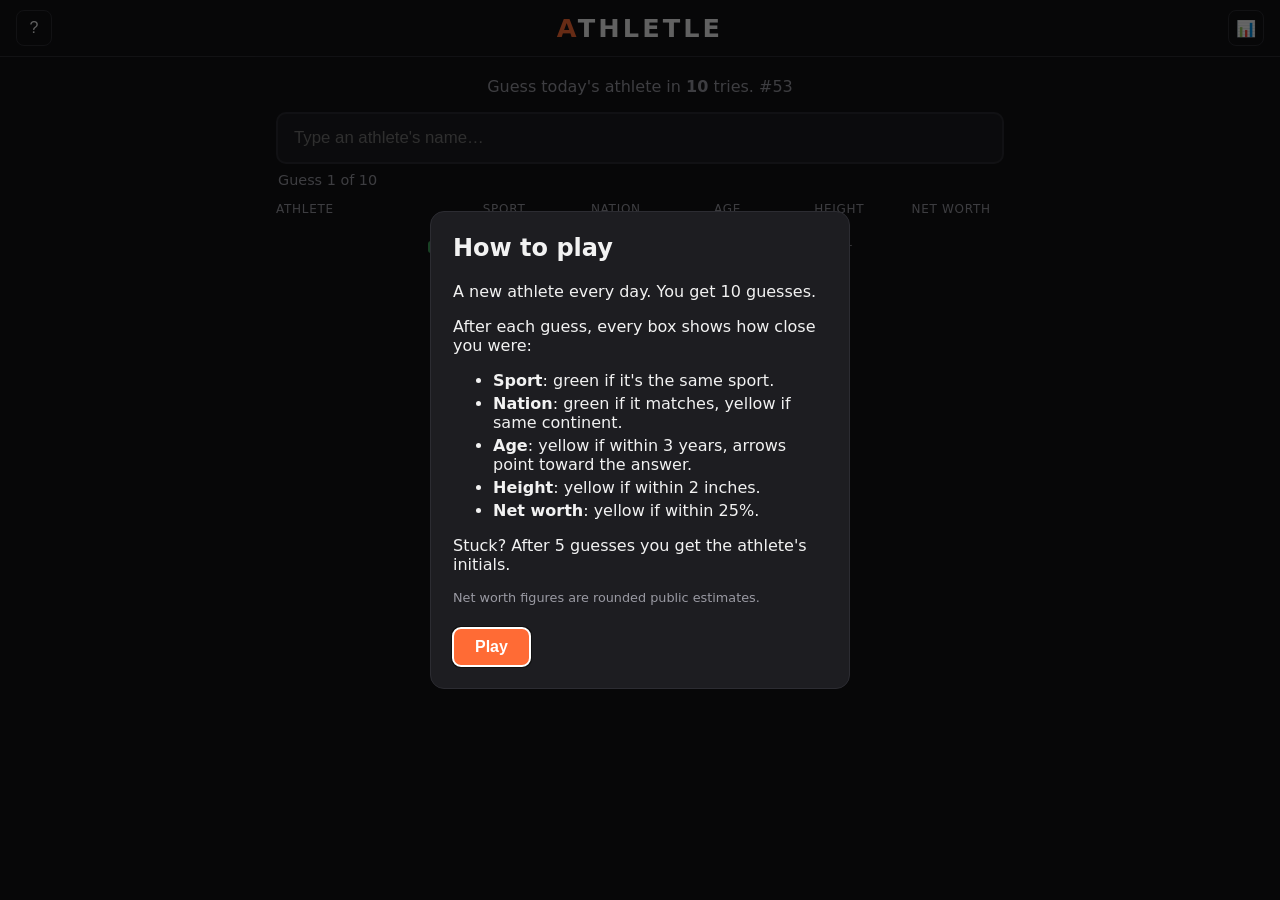
==== index.html @ ae6bcbde "Add Athletle daily athlete guessing game Co-Authored-By: Claude Opus 5.5 (1M context) <noreply@anthr" ====
<!doctype html>
<html lang="en">
<head>
<meta charset="utf-8">
<meta name="viewport" content="width=device-width, initial-scale=1">
<title>Athletle</title>
<meta name="description" content="Guess the daily athlete in 10 tries.">
<link rel="stylesheet" href="style.css">
</head>
<body>
<header>
  <button class="icon" id="helpBtn" aria-label="How to play">?</button>
  <h1>ATHLETLE</h1>
  <button class="icon" id="statsBtn" aria-label="Stats">📊</button>
</header>

<main>
  <p class="sub">Guess today's athlete in <b>10</b> tries. <span id="puzzleNo"></span></p>

  <div class="guess-box">
    <input id="guessInput" type="text" placeholder="Type an athlete's name…" autocomplete="off" spellcheck="false" aria-label="Athlete name">
    <ul id="suggestions" role="listbox"></ul>
  </div>
  <div class="meta">
    <span id="guessCount">Guess 1 of 10</span>
    <span id="hint"></span>
  </div>

  <div class="board">
    <div class="row head">
      <div>Athlete</div><div>Sport</div><div>Nation</div><div>Age</div><div>Height</div><div>Net worth</div>
    </div>
    <div id="rows"></div>
  </div>

  <div id="result" class="result hidden"></div>

  <div class="legend">
    <span><i class="sw green"></i>Correct</span>
    <span><i class="sw yellow"></i>Close</span>
    <span><i class="sw grey"></i>Wrong</span>
    <span>↑ ↓ the answer is higher / lower</span>
  </div>
</main>

<dialog id="helpDlg">
  <h2>How to play</h2>
  <p>A new athlete every day. You get 10 guesses.</p>
  <p>After each guess, every box shows how close you were:</p>
  <ul>
    <li><b>Sport</b>: green if it's the same sport.</li>
    <li><b>Nation</b>: green if it matches, yellow if same continent.</li>
    <li><b>Age</b>: yellow if within 3 years, arrows point toward the answer.</li>
    <li><b>Height</b>: yellow if within 2 inches.</li>
    <li><b>Net worth</b>: yellow if within 25%.</li>
  </ul>
  <p>Stuck? After 5 guesses you get the athlete's initials.</p>
  <p class="small">Net worth figures are rounded public estimates.</p>
  <button class="btn" onclick="this.closest('dialog').close()">Play</button>
</dialog>

<dialog id="statsDlg">
  <h2>Statistics</h2>
  <div class="stats" id="statsBody"></div>
  <p class="small">Next athlete in <span id="countdown"></span></p>
  <button class="btn" onclick="this.closest('dialog').close()">Close</button>
</dialog>

<div id="toast" class="toast"></div>

<script src="athletes.js"></script>
<script src="game.js"></script>
</body>
</html>
---- style.css ----
:root {
  --bg: #121214; --panel: #1d1d21; --text: #f2f2f2; --muted: #9a9aa3;
  --green: #3fa45b; --yellow: #c9a227; --grey: #3a3a40; --border: #2c2c32; --accent: #ff6b35;
  color-scheme: dark;
}
* { box-sizing: border-box; }
body { margin: 0; background: var(--bg); color: var(--text);
  font-family: system-ui, -apple-system, "Segoe UI", Roboto, sans-serif; }
header { display: flex; align-items: center; justify-content: space-between;
  padding-block: 10px; padding-left: max(16px, env(safe-area-inset-left, 0px)); padding-right: max(16px, env(safe-area-inset-right, 0px)); border-bottom: 1px solid var(--border); }
h1 { margin: 0; font-size: 1.6rem; letter-spacing: .12em; font-weight: 800; }
h1::first-letter { color: var(--accent); }
.icon { background: none; border: 1px solid var(--border); color: var(--text); width: 36px; height: 36px;
  border-radius: 8px; font-size: 1rem; cursor: pointer; }
main { max-width: 760px; margin: 0 auto; padding-block: 16px;
  padding-left: max(16px, env(safe-area-inset-left, 0px)); padding-right: max(16px, env(safe-area-inset-right, 0px)); }
.sub { text-align: center; color: var(--muted); margin: 4px 0 16px; }

.guess-box { position: relative; }
#guessInput { width: 100%; padding: 14px 16px; font-size: 1.05rem; border-radius: 10px;
  border: 2px solid var(--border); background: var(--panel); color: var(--text); outline: none; }
#guessInput:focus { border-color: var(--accent); }
#guessInput:disabled { opacity: .5; }
#suggestions { position: absolute; z-index: 5; left: 0; right: 0; top: 100%; margin: 4px 0 0; padding: 0;
  list-style: none; background: var(--panel); border: 1px solid var(--border); border-radius: 10px;
  max-height: 260px; overflow-y: auto; }
#suggestions:empty { display: none; }
#suggestions li { padding: 10px 14px; cursor: pointer; display: flex; justify-content: space-between; }
#suggestions li small { color: var(--muted); }
#suggestions li.active, #suggestions li:hover { background: #2a2a30; }

.meta { display: flex; justify-content: space-between; color: var(--muted); font-size: .9rem; margin: 8px 2px 14px; }
#hint { color: var(--yellow); font-weight: 600; }

.board { overflow-x: auto; }
.row { display: grid; grid-template-columns: 1.6fr repeat(5, 1fr); gap: 6px; margin-bottom: 6px; min-width: 520px; }
.row.head div { font-size: .75rem; text-transform: uppercase; letter-spacing: .06em; color: var(--muted); text-align: center; }
.row.head div:first-child { text-align: left; }
.cell { background: var(--grey); border-radius: 8px; padding: 8px 4px; min-height: 56px; display: flex;
  flex-direction: column; align-items: center; justify-content: center; text-align: center;
  font-size: .85rem; font-weight: 600; line-height: 1.15; animation: flip .45s ease both; }
.cell.name { background: var(--panel); align-items: flex-start; text-align: left; padding-left: 10px; }
.cell.green { background: var(--green); }
.cell.yellow { background: var(--yellow); color: #1a1a1a; }
.cell .arrow { font-size: 1rem; }
@keyframes flip { from { transform: rotateX(90deg); opacity: 0; } to { transform: rotateX(0); opacity: 1; } }

.result { margin: 18px 0; padding: 18px; background: var(--panel); border-radius: 12px; text-align: center; }
.result h2 { margin: 0 0 6px; }
.result .answer { font-size: 1.3rem; font-weight: 800; color: var(--accent); }
.hidden { display: none; }
.btn { background: var(--accent); color: #fff; border: 0; padding: 10px 22px; border-radius: 8px;
  font-weight: 700; font-size: 1rem; cursor: pointer; margin-top: 10px; }

.legend { display: flex; flex-wrap: wrap; gap: 14px; justify-content: center; color: var(--muted); font-size: .8rem; margin-top: 18px; }
.sw { display: inline-block; width: 12px; height: 12px; border-radius: 3px; margin-right: 5px; vertical-align: -1px; }
.sw.green { background: var(--green); } .sw.yellow { background: var(--yellow); } .sw.grey { background: var(--grey); }

dialog { background: var(--panel); color: var(--text); border: 1px solid var(--border); border-radius: 14px;
  max-width: 420px; width: calc(100% - 32px); padding: 22px; }
dialog::backdrop { background: rgba(0,0,0,.6); }
dialog h2 { margin-top: 0; }
dialog li { margin-bottom: 4px; }
.small { color: var(--muted); font-size: .8rem; }
.stats { display: grid; grid-template-columns: repeat(4, 1fr); text-align: center; gap: 8px; }
.stats b { display: block; font-size: 1.6rem; }
.stats span { font-size: .75rem; color: var(--muted); }

.toast { position: fixed; top: 70px; left: 50%; transform: translateX(-50%); background: var(--text); color: var(--bg);
  padding: 10px 16px; border-radius: 8px; font-weight: 600; opacity: 0; pointer-events: none; transition: opacity .2s; }
.toast.show { opacity: 1; }

@media (max-width: 560px) {
  h1 { font-size: 1.3rem; }
  .row { min-width: 0; gap: 4px; grid-template-columns: 1.25fr repeat(5, 1fr); }
  .row.head div { font-size: .6rem; letter-spacing: 0; }
  .cell { font-size: .68rem; min-height: 50px; padding: 6px 2px; word-break: break-word; }
  .cell.name { padding-left: 6px; }
}
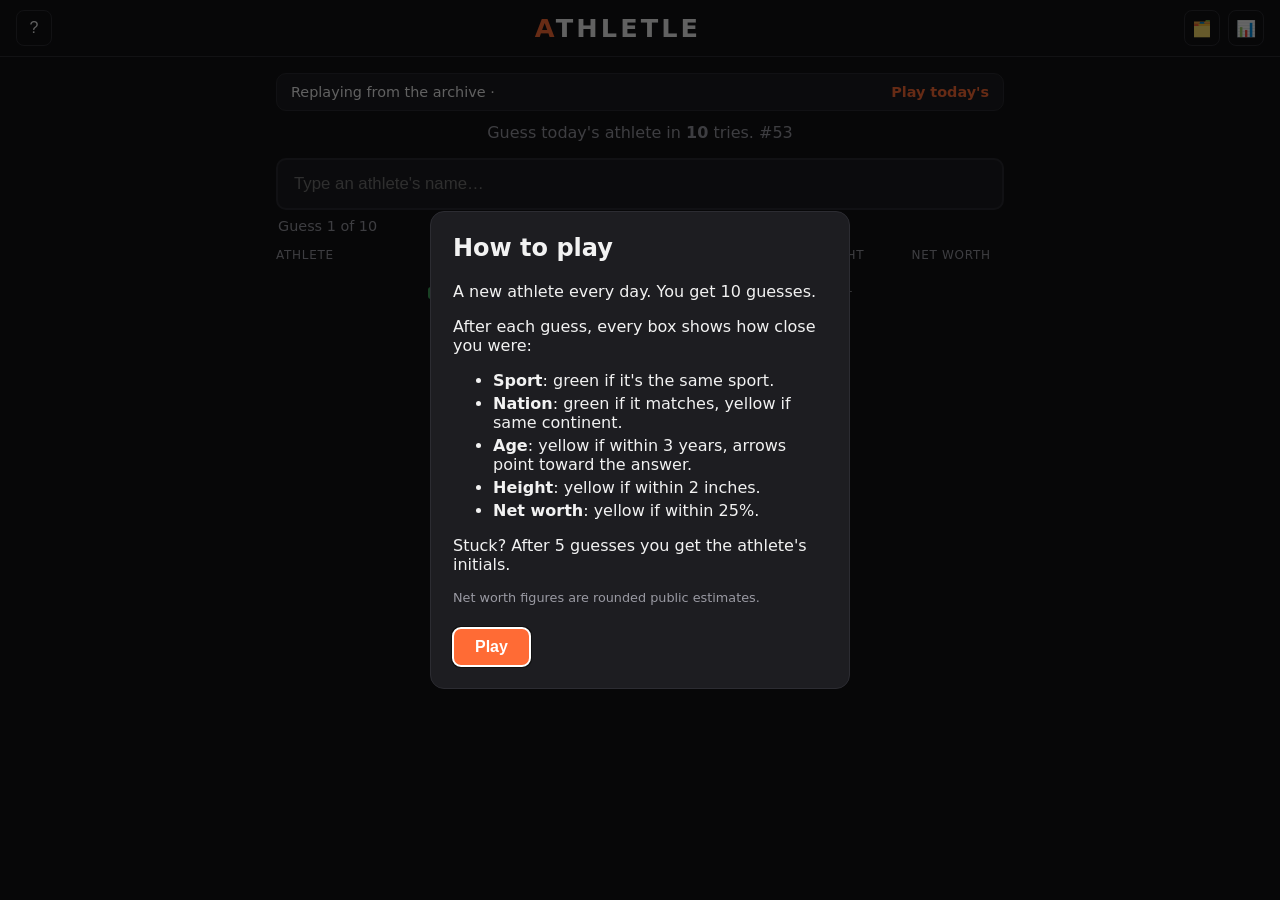
==== commit 314a9500: "Add archive page for replaying past days and athlete photos Photos come from each athlete's Wikipedi" ====
--- a/index.html
+++ b/index.html
@@ -10,12 +10,19 @@
 <body>
 <header>
   <button class="icon" id="helpBtn" aria-label="How to play">?</button>
-  <h1>ATHLETLE</h1>
-  <button class="icon" id="statsBtn" aria-label="Stats">📊</button>
+  <h1><a href="./">ATHLETLE</a></h1>
+  <div class="hdr-right">
+    <a class="icon" href="archive.html" aria-label="Archive" title="Archive">🗂️</a>
+    <button class="icon" id="statsBtn" aria-label="Stats">📊</button>
+  </div>
 </header>
 
 <main>
-  <p class="sub">Guess today's athlete in <b>10</b> tries. <span id="puzzleNo"></span></p>
+  <div class="replay-bar" id="replayBar" hidden>
+    <span>Replaying from the archive · <b id="replayDate"></b></span>
+    <a href="./">Play today's</a>
+  </div>
+  <p class="sub">Guess <span id="whichDay">today's</span> athlete in <b>10</b> tries. <span id="puzzleNo"></span></p>
 
   <div class="guess-box">
     <input id="guessInput" type="text" placeholder="Type an athlete's name…" autocomplete="off" spellcheck="false" aria-label="Athlete name">
@@ -69,6 +76,7 @@
 <div id="toast" class="toast"></div>
 
 <script src="athletes.js"></script>
+<script src="common.js"></script>
 <script src="game.js"></script>
 </body>
 </html>
--- a/style.css
+++ b/style.css
@@ -75,5 +75,40 @@
   .row { min-width: 0; gap: 4px; grid-template-columns: 1.25fr repeat(5, 1fr); }
   .row.head div { font-size: .6rem; letter-spacing: 0; }
   .cell { font-size: .68rem; min-height: 50px; padding: 6px 2px; word-break: break-word; }
-  .cell.name { padding-left: 6px; }
+  .cell.name { padding: 6px 2px; flex-direction: column; align-items: center; text-align: center; gap: 3px; }
+  .cell.name .avatar { width: 24px; height: 24px; font-size: .55rem; }
+  .cell { word-break: normal; overflow-wrap: break-word; }
 }
+
+/* ---------- photos ---------- */
+.avatar { flex: none; width: 34px; height: 34px; border-radius: 50%; overflow: hidden; background: #2f2f36;
+  display: inline-flex; align-items: center; justify-content: center; font-size: .7rem; font-weight: 700; color: var(--muted); }
+.avatar img { width: 100%; height: 100%; object-fit: cover; object-position: center 20%; }
+.avatar.small { width: 26px; height: 26px; font-size: .6rem; }
+.avatar.big { width: 72px; height: 72px; font-size: 1.1rem; }
+.cell.name { flex-direction: row; justify-content: flex-start; gap: 8px; }
+#suggestions li .who { display: flex; align-items: center; gap: 10px; }
+.answer-row { display: flex; align-items: center; justify-content: center; gap: 12px; margin: 8px 0 4px; }
+
+/* ---------- header + replay ---------- */
+.hdr-right { display: flex; gap: 8px; }
+a.icon { display: inline-flex; align-items: center; justify-content: center; text-decoration: none; }
+h1 a { color: inherit; text-decoration: none; }
+.replay-bar { display: flex; justify-content: space-between; align-items: center; gap: 10px; flex-wrap: wrap;
+  background: var(--panel); border: 1px solid var(--border); border-radius: 10px; padding: 10px 14px; margin-bottom: 12px; font-size: .9rem; }
+.replay-bar a { color: var(--accent); font-weight: 700; text-decoration: none; }
+
+/* ---------- archive ---------- */
+.archive-list { list-style: none; padding: 0; margin: 0; display: grid; gap: 8px; }
+.archive-list a { display: flex; align-items: center; gap: 12px; padding: 10px 14px; background: var(--panel);
+  border: 1px solid var(--border); border-radius: 10px; color: var(--text); text-decoration: none; }
+.archive-list a:hover, .archive-list a:focus-visible { border-color: var(--accent); outline: none; }
+.archive-list .no { font-weight: 800; min-width: 44px; color: var(--accent); font-variant-numeric: tabular-nums; }
+.archive-list .info { flex: 1; min-width: 0; }
+.archive-list .info b { display: block; }
+.archive-list .info small { color: var(--muted); }
+.archive-list .mystery { width: 34px; height: 34px; border-radius: 50%; background: #2f2f36; display: inline-flex;
+  align-items: center; justify-content: center; font-weight: 800; color: var(--muted); flex: none; }
+.pill { font-size: .75rem; font-weight: 700; padding: 3px 9px; border-radius: 999px; background: var(--grey); white-space: nowrap; }
+.pill.won { background: var(--green); } .pill.lost { background: #8a3a3a; } .pill.today { background: var(--accent); }
+.empty { color: var(--muted); text-align: center; padding: 20px; background: var(--panel); border-radius: 10px; }
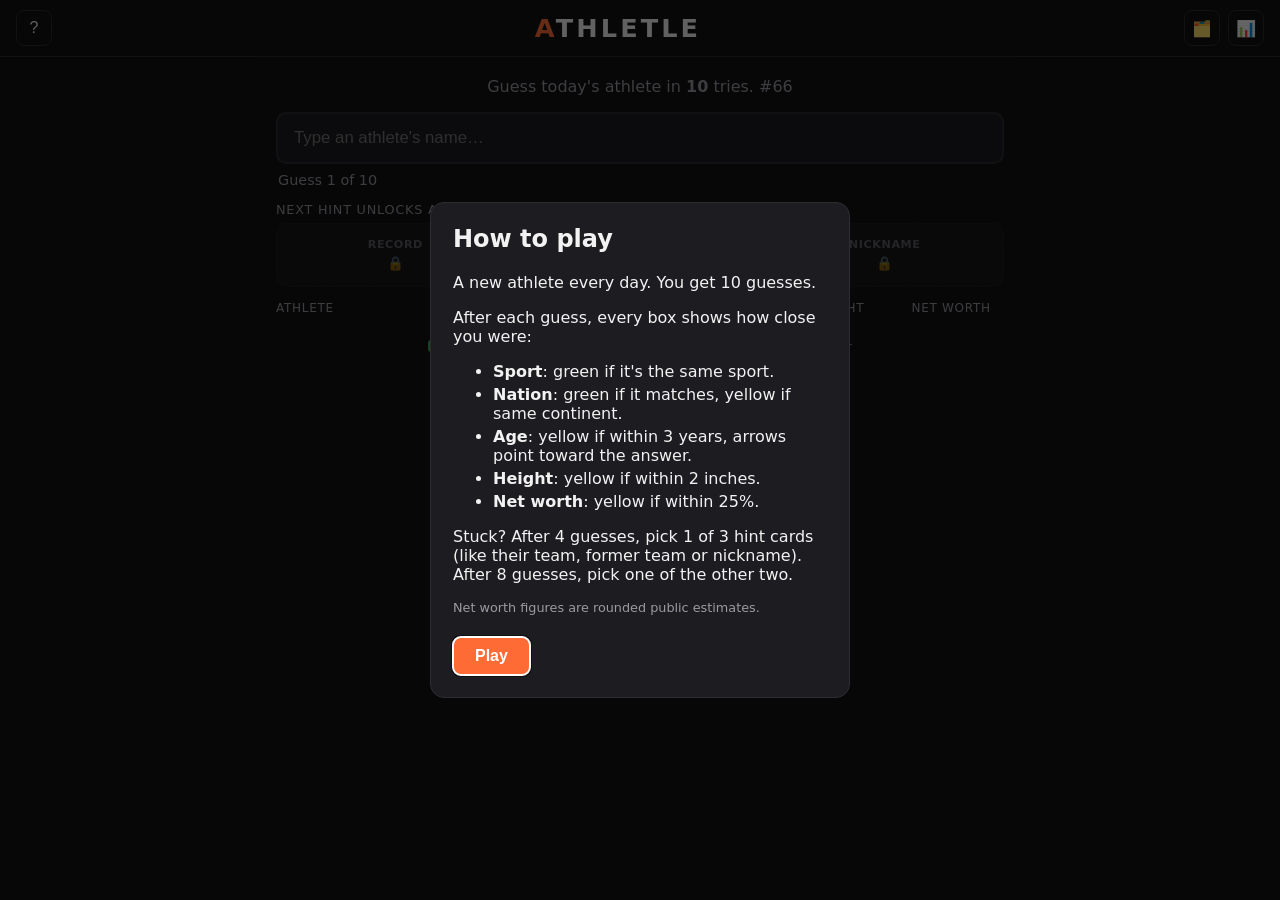
==== commit 6ff1a62e: "Add pick-a-hint cards and backdate launch for a 13-day archive After 4 guesses players pick 1 of 3 a" ====
--- a/index.html
+++ b/index.html
@@ -30,8 +30,12 @@
   </div>
   <div class="meta">
     <span id="guessCount">Guess 1 of 10</span>
-    <span id="hint"></span>
   </div>
+
+  <section class="hints" aria-live="polite">
+    <div class="hints-title" id="hintTitle"></div>
+    <div class="hint-cards" id="hintCards"></div>
+  </section>
 
   <div class="board">
     <div class="row head">
@@ -61,7 +65,7 @@
     <li><b>Height</b>: yellow if within 2 inches.</li>
     <li><b>Net worth</b>: yellow if within 25%.</li>
   </ul>
-  <p>Stuck? After 5 guesses you get the athlete's initials.</p>
+  <p>Stuck? After 4 guesses, pick 1 of 3 hint cards (like their team, former team or nickname). After 8 guesses, pick one of the other two.</p>
   <p class="small">Net worth figures are rounded public estimates.</p>
   <button class="btn" onclick="this.closest('dialog').close()">Play</button>
 </dialog>
@@ -76,6 +80,7 @@
 <div id="toast" class="toast"></div>
 
 <script src="athletes.js"></script>
+<script src="hints.js"></script>
 <script src="common.js"></script>
 <script src="game.js"></script>
 </body>
--- a/style.css
+++ b/style.css
@@ -4,6 +4,7 @@
   color-scheme: dark;
 }
 * { box-sizing: border-box; }
+[hidden] { display: none !important; }
 body { margin: 0; background: var(--bg); color: var(--text);
   font-family: system-ui, -apple-system, "Segoe UI", Roboto, sans-serif; }
 header { display: flex; align-items: center; justify-content: space-between;
@@ -112,3 +113,18 @@
 .pill { font-size: .75rem; font-weight: 700; padding: 3px 9px; border-radius: 999px; background: var(--grey); white-space: nowrap; }
 .pill.won { background: var(--green); } .pill.lost { background: #8a3a3a; } .pill.today { background: var(--accent); }
 .empty { color: var(--muted); text-align: center; padding: 20px; background: var(--panel); border-radius: 10px; }
+
+/* ---------- pick-a-hint ---------- */
+.hints { margin: 0 0 14px; }
+.hints-title { font-size: .8rem; text-transform: uppercase; letter-spacing: .06em; color: var(--muted); margin-bottom: 6px; }
+.hint-cards { display: grid; grid-template-columns: repeat(3, minmax(0, 1fr)); gap: 6px; }
+.hint-card { font: inherit; color: var(--text); background: var(--panel); border: 1px dashed var(--border); border-radius: 10px;
+  padding: 10px 8px; min-height: 64px; display: flex; flex-direction: column; gap: 4px; align-items: center; justify-content: center; text-align: center; }
+.hint-label { font-size: .7rem; text-transform: uppercase; letter-spacing: .05em; color: var(--muted); font-weight: 700; }
+.hint-text { font-size: .85rem; font-weight: 600; line-height: 1.2; overflow-wrap: break-word; }
+.hint-card.locked { opacity: .55; }
+.hint-card.pickable { cursor: pointer; border: 1px solid var(--accent); }
+.hint-card.pickable .hint-text { color: var(--accent); }
+.hint-card.pickable:hover, .hint-card.pickable:focus-visible { background: #2a2a30; outline: none; }
+.hint-card.open { border: 1px solid var(--yellow); background: #2b2614; animation: flip .4s ease both; }
+.hint-card.open .hint-label { color: var(--yellow); }
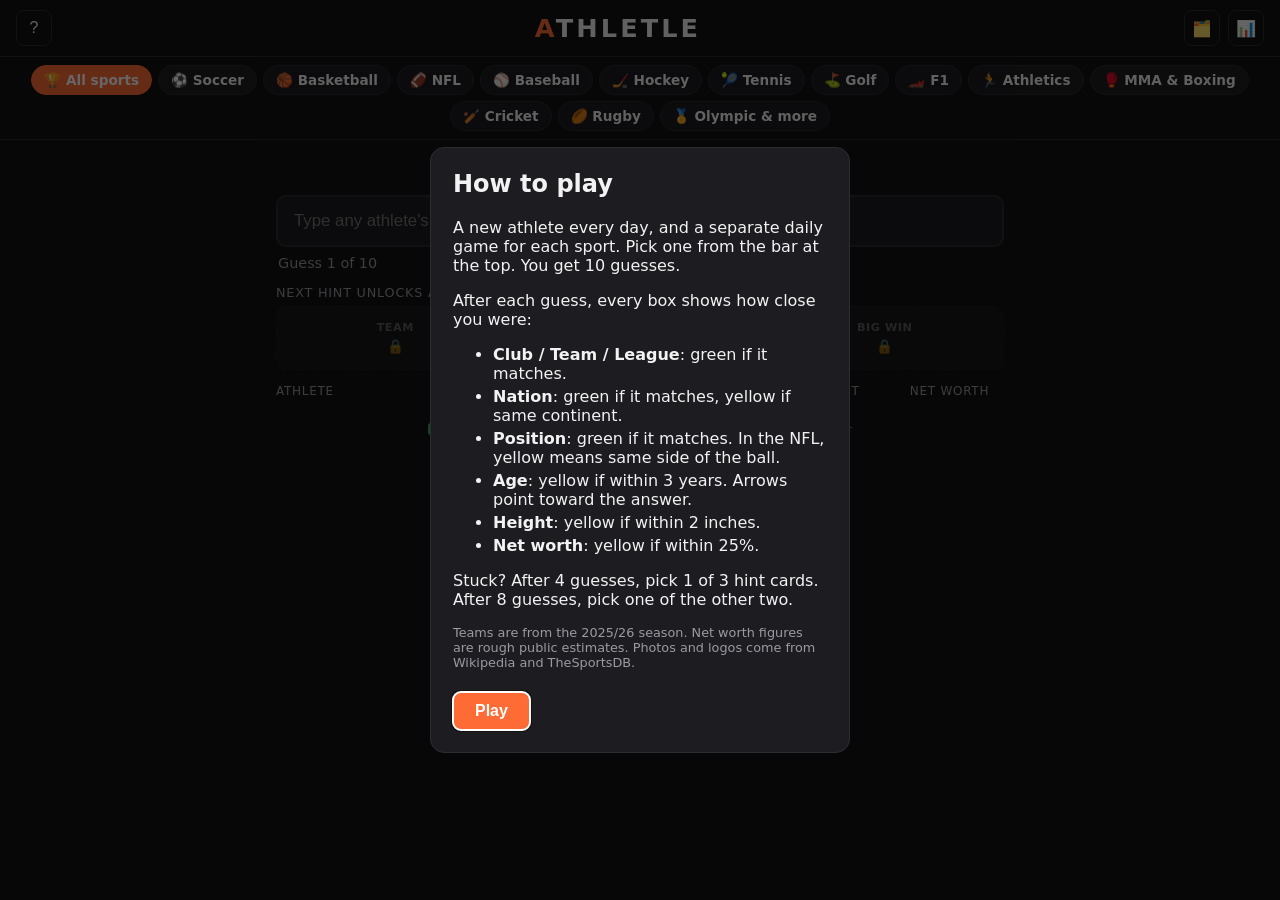
==== commit 1b5b2262: "Add a daily game per sport, 1,100+ athletes, club and league logos, photo check page Co-Authored-By:" ====
--- a/index.html
+++ b/index.html
@@ -4,7 +4,7 @@
 <meta charset="utf-8">
 <meta name="viewport" content="width=device-width, initial-scale=1">
 <title>Athletle</title>
-<meta name="description" content="Guess the daily athlete in 10 tries.">
+<meta name="description" content="Guess the daily athlete in 10 tries. One game for every sport.">
 <link rel="stylesheet" href="style.css">
 </head>
 <body>
@@ -12,17 +12,18 @@
   <button class="icon" id="helpBtn" aria-label="How to play">?</button>
   <h1><a href="./">ATHLETLE</a></h1>
   <div class="hdr-right">
-    <a class="icon" href="archive.html" aria-label="Archive" title="Archive">🗂️</a>
+    <a class="icon" id="archiveLink" href="archive.html" aria-label="Archive" title="Archive">🗂️</a>
     <button class="icon" id="statsBtn" aria-label="Stats">📊</button>
   </div>
 </header>
+<nav class="mode-bar" id="modeBar" aria-label="Choose a sport"></nav>
 
 <main>
   <div class="replay-bar" id="replayBar" hidden>
     <span>Replaying from the archive · <b id="replayDate"></b></span>
-    <a href="./">Play today's</a>
+    <a id="todayLink" href="./">Play today's</a>
   </div>
-  <p class="sub">Guess <span id="whichDay">today's</span> athlete in <b>10</b> tries. <span id="puzzleNo"></span></p>
+  <p class="sub">Guess <span id="whichDay">today's</span> <span id="whichGame">athlete</span> in <b>10</b> tries. <span id="puzzleNo"></span></p>
 
   <div class="guess-box">
     <input id="guessInput" type="text" placeholder="Type an athlete's name…" autocomplete="off" spellcheck="false" aria-label="Athlete name">
@@ -38,9 +39,7 @@
   </section>
 
   <div class="board">
-    <div class="row head">
-      <div>Athlete</div><div>Sport</div><div>Nation</div><div>Age</div><div>Height</div><div>Net worth</div>
-    </div>
+    <div class="row head" id="boardHead"></div>
     <div id="rows"></div>
   </div>
 
@@ -56,22 +55,23 @@
 
 <dialog id="helpDlg">
   <h2>How to play</h2>
-  <p>A new athlete every day. You get 10 guesses.</p>
+  <p>A new athlete every day, and a separate daily game for each sport. Pick one from the bar at the top. You get 10 guesses.</p>
   <p>After each guess, every box shows how close you were:</p>
   <ul>
-    <li><b>Sport</b>: green if it's the same sport.</li>
+    <li><b>Club / Team / League</b>: green if it matches.</li>
     <li><b>Nation</b>: green if it matches, yellow if same continent.</li>
-    <li><b>Age</b>: yellow if within 3 years, arrows point toward the answer.</li>
+    <li><b>Position</b>: green if it matches. In the NFL, yellow means same side of the ball.</li>
+    <li><b>Age</b>: yellow if within 3 years. Arrows point toward the answer.</li>
     <li><b>Height</b>: yellow if within 2 inches.</li>
     <li><b>Net worth</b>: yellow if within 25%.</li>
   </ul>
-  <p>Stuck? After 4 guesses, pick 1 of 3 hint cards (like their team, former team or nickname). After 8 guesses, pick one of the other two.</p>
-  <p class="small">Net worth figures are rounded public estimates.</p>
+  <p>Stuck? After 4 guesses, pick 1 of 3 hint cards. After 8 guesses, pick one of the other two.</p>
+  <p class="small">Teams are from the 2025/26 season. Net worth figures are rough public estimates. Photos and logos come from Wikipedia and TheSportsDB.</p>
   <button class="btn" onclick="this.closest('dialog').close()">Play</button>
 </dialog>
 
 <dialog id="statsDlg">
-  <h2>Statistics</h2>
+  <h2 id="statsTitle">Statistics</h2>
   <div class="stats" id="statsBody"></div>
   <p class="small">Next athlete in <span id="countdown"></span></p>
   <button class="btn" onclick="this.closest('dialog').close()">Close</button>
@@ -79,7 +79,16 @@
 
 <div id="toast" class="toast"></div>
 
-<script src="athletes.js"></script>
+<script src="data/countries.js"></script>
+<script src="data/core.js"></script>
+<script src="data/soccer.js"></script>
+<script src="data/basketball.js"></script>
+<script src="data/football.js"></script>
+<script src="data/baseball_hockey.js"></script>
+<script src="data/individual.js"></script>
+<script src="data/combat_cricket_rugby.js"></script>
+<script src="data/extra.js"></script>
+<script src="data/finalize.js"></script>
 <script src="hints.js"></script>
 <script src="common.js"></script>
 <script src="game.js"></script>
--- a/style.css
+++ b/style.css
@@ -34,7 +34,7 @@
 #hint { color: var(--yellow); font-weight: 600; }
 
 .board { overflow-x: auto; }
-.row { display: grid; grid-template-columns: 1.6fr repeat(5, 1fr); gap: 6px; margin-bottom: 6px; min-width: 520px; }
+.row { display: grid; grid-template-columns: 1.6fr repeat(5, 1fr); gap: 6px; margin-bottom: 6px; }
 .row.head div { font-size: .75rem; text-transform: uppercase; letter-spacing: .06em; color: var(--muted); text-align: center; }
 .row.head div:first-child { text-align: left; }
 .cell { background: var(--grey); border-radius: 8px; padding: 8px 4px; min-height: 56px; display: flex;
@@ -128,3 +128,35 @@
 .hint-card.pickable:hover, .hint-card.pickable:focus-visible { background: #2a2a30; outline: none; }
 .hint-card.open { border: 1px solid var(--yellow); background: #2b2614; animation: flip .4s ease both; }
 .hint-card.open .hint-label { color: var(--yellow); }
+
+/* ---------- sport picker ---------- */
+.mode-bar { display: flex; gap: 6px; overflow-x: auto; scrollbar-width: none; border-bottom: 1px solid var(--border);
+  padding-block: 8px; padding-left: max(16px, env(safe-area-inset-left, 0px)); padding-right: max(16px, env(safe-area-inset-right, 0px)); }
+.mode-bar::-webkit-scrollbar { display: none; }
+.mode-chip { flex: none; white-space: nowrap; text-decoration: none; color: var(--text); background: var(--panel);
+  border: 1px solid var(--border); border-radius: 999px; padding: 6px 12px; font-size: .85rem; font-weight: 600; }
+.mode-chip:hover, .mode-chip:focus-visible { border-color: var(--accent); outline: none; }
+.mode-chip.current { background: var(--accent); border-color: var(--accent); color: #fff; }
+@media (min-width: 800px) { .mode-bar { flex-wrap: wrap; justify-content: center; } }
+.page-title { margin: 4px 0; }
+.sub.left { text-align: left; margin-top: 0; }
+
+/* ---------- logos & flags ---------- */
+.logo { width: 28px; height: 28px; border-radius: 6px; background: #2f2f36; display: inline-flex; align-items: center; justify-content: center;
+  font-size: .6rem; font-weight: 800; color: var(--muted); flex: none; overflow: hidden; }
+.logo.has-img { background: transparent; }
+.logo img { width: 100%; height: 100%; object-fit: contain; }
+.logo-cell { display: flex; flex-direction: column; align-items: center; gap: 3px; min-width: 0; }
+.logo-cell small { font-size: .62rem; font-weight: 600; line-height: 1.1; overflow-wrap: anywhere; }
+.nation { display: flex; flex-direction: column; align-items: center; gap: 3px; }
+.flag { height: 14px; width: auto; border-radius: 2px; box-shadow: 0 0 0 1px rgba(0,0,0,.25); }
+.cell.yellow .logo-cell small, .cell.yellow .nation span { color: #1a1a1a; }
+.result-actions { display: flex; gap: 8px; justify-content: center; flex-wrap: wrap; }
+.btn.ghost { background: transparent; border: 1px solid var(--accent); color: var(--accent); text-decoration: none; display: inline-block; }
+.board .row { min-width: 0; }
+@media (max-width: 560px) {
+  .logo { width: 24px; height: 24px; }
+  .logo-cell small { font-size: .55rem; }
+  .cell { font-size: .66rem; }
+  .row { gap: 3px; }
+}
